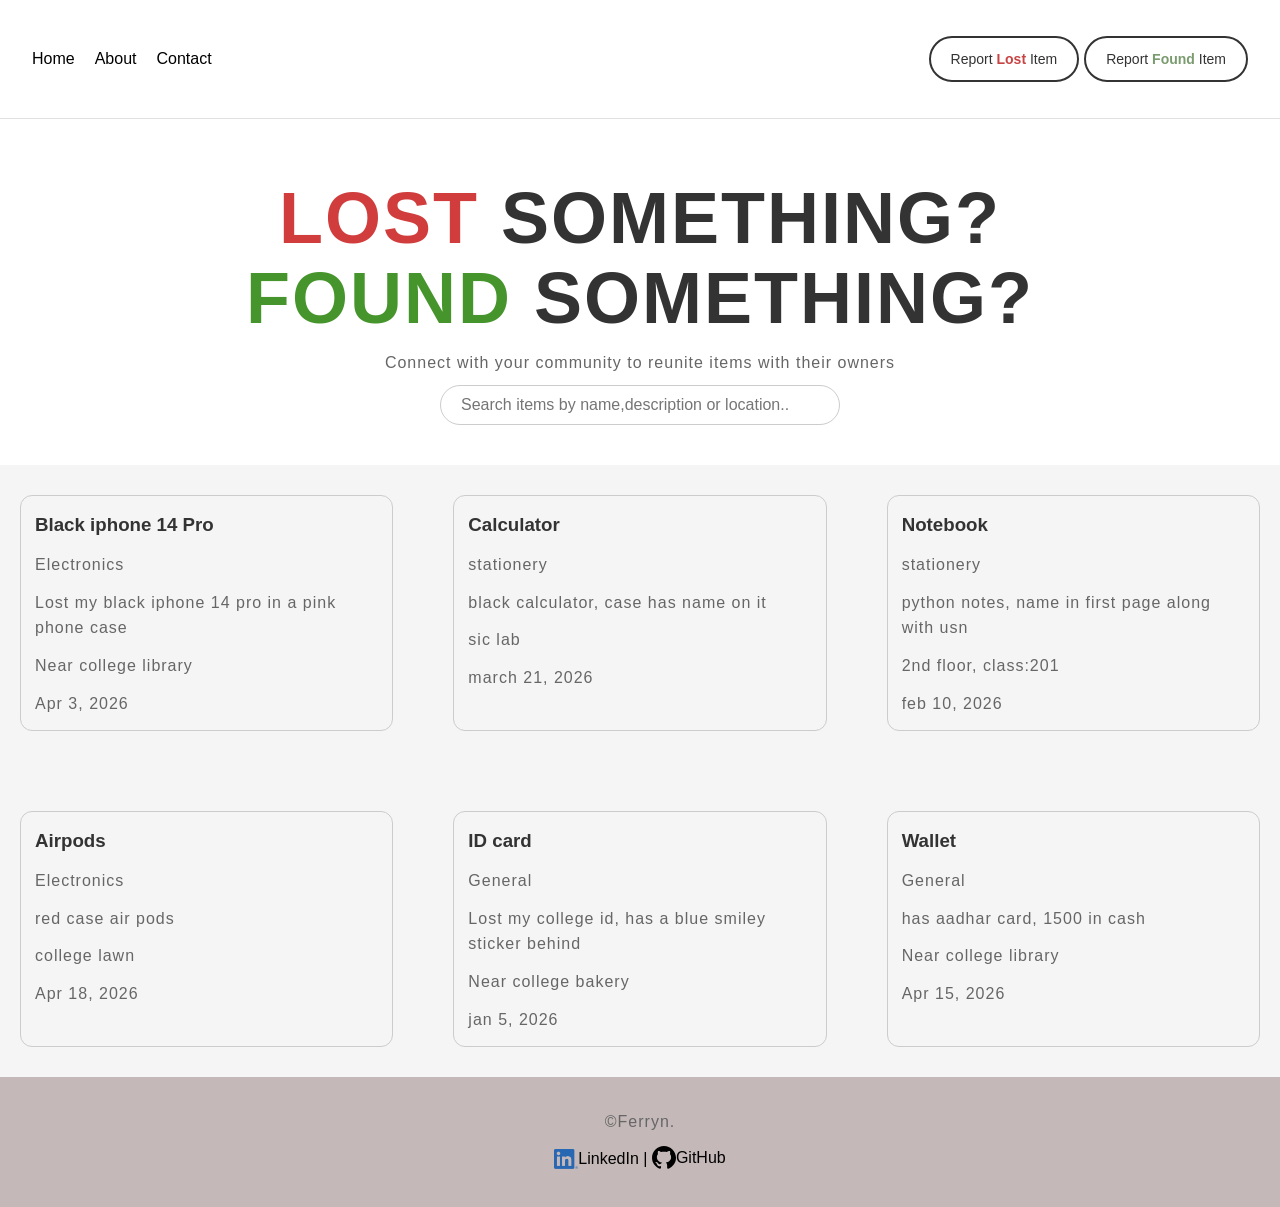
==== index.html @ 8aa94d7a "Add files via upload" ====
<!DOCTYPE html>
<html lang="en">
<head>
   <meta charset="UTF-8">
   <meta name="viewport" content="width=device-width, initial-scale=1.0">
   <meta http-equiv="X-UA-Compatible" content="ie=edge">
   <title>Lost&Found</title>
   <link rel="stylesheet" href="styles.css">
</head>
<body>
    <header>
        <nav>
            <ul>
                <li><a href="/home">Home</a></li>
                <li><a href="/about">About</a></li>
                <li><a href="#footer">Contact</a></li>
            </ul>
        <a href="form/form.html" class="lost-btn">Report <span class="red-highlight">Lost</span> Item</a>
        <a href="form/form.html" class="found-btn">Report <span class="green-highlight">Found</span> Item</a>
        </nav>
    </header>
    
    <section id="hero" class="hero-section">
        <h1 class="hero-title"><span class="lost">LOST</span> SOMETHING?<br><span class="found">FOUND</span> SOMETHING?</h1>
        <p>Connect with your community to reunite items with their owners</p>
        <input type="text" id="search-input" placeholder="Search items by name,description or location..">
        </section>
        <main>
        <div class="items-grid">
            <div class="card">
                <h3>Black iphone 14 Pro</h3>
                <p class="category">Electronics</p>
                <p class="description">Lost my black iphone 14 pro in a pink phone case</p>
                <p class="location">Near college library</p>
                <p class="date">Apr 3, 2026</p>
            </div>
                     <div class="card">
                <h3>Calculator</h3>
                <p class="category">stationery</p>
                <p class="description">black calculator, case has name on it</p>
                <p class="location">sic lab</p>
                <p class="date">march 21, 2026</p>
            </div>
                     <div class="card">
                <h3>Notebook</h3>
                <p class="category">stationery</p>
                <p class="description">python notes, name in first page along with usn</p>
                <p class="location">2nd floor, class:201</p>
                <p class="date">feb 10, 2026</p>
            </div>
                     <div class="card">
                <h3>Airpods</h3>
                <p class="category">Electronics</p>
                <p class="description">red case air pods</p>
                <p class="location">college lawn</p>
                <p class="date">Apr 18, 2026</p>
            </div>
                     <div class="card">
                <h3>ID card</h3>
                <p class="category">General</p>
                <p class="description">Lost my college id, has a blue smiley sticker behind</p>
                <p class="location">Near college bakery</p>
                <p class="date">jan 5, 2026</p>
            </div>
                     <div class="card">
                <h3>Wallet</h3>
                <p class="category">General</p>
                <p class="description">has aadhar card, 1500 in cash</p>
                <p class="location">Near college library</p>
                <p class="date">Apr 15, 2026</p>
        </div>
        </div>
    </main>
   
    <footer>
        <div class="footer-container" id="footer">
            <p>&copy;Ferryn.</p>
            <div class="links">
                <a href="https://www.linkedin.com/in/ferryn-preethy-78b518337/" target="_blank"><img src="images/linkedin.png" alt="LinkedIn" width="24"/>LinkedIn |</a>  <a href="https://github.com/Ferrynn" target="_blank"><img src="images/github.svg" alt="github" width="24"/>GitHub</a>
            </div>
        </div>
    </footer>
   
</body>
</html>
---- styles.css ----
* {
    margin: 0;
    padding: 0;
    box-sizing: border-box;
}

p{
    font-size:16px;     
    color: #666;
    letter-spacing:1px; 
    margin-top:12px;   
}


body {
    font-family: 'Arial', sans-serif;
    background-color: #f5f5f5;
    color: #333;
    line-height: 1.6;
}

nav{
   display:flex;
   justify-content: space-between;
   align-items: center;
   padding:16px 32px;
}
nav ul{
    list-style: none;
    display:flex;
    gap:20px;
}
a{
    text-decoration: none;
    color:black;
}

header{
    background-color: #ffffff;
    padding: 20px 0;
    border-bottom: 1px solid #e0e0e0;
    

}
.found-btn{
    padding: 10px 20px;
    border-radius:25px;
    font-size:14px;
    background-color: transparent;
    border: 2px solid #333;
    color: #333;
    cursor:pointer;
    margin-left:5px;
    
}
.lost-btn{
    margin-left:auto;
    padding: 10px 20px;
    border-radius:25px;
    font-size:14px;
    background-color: transparent;
    border: 2px solid #333;
    color: #333;
    cursor:pointer;
}

.found-btn:hover,.lost-btn:hover {
    background-color: #333;
    color: #fff;
}

.green-highlight{
    color: #7a9b6f;
    font-weight: bold;
}

.red-highlight{
    color: #c84343;
    font-weight: bold;

}
.lost{
    color: #d13d3d;
}
.found{
    color: #46942c;
}

.hero-section{
    background-color: #ffffff;
    padding: 60px 0 40px 0;
    text-align: center;
}

.hero-title{
    font-size: 72px;
    font-weight: 900;
    letter-spacing: 2px;
    margin-bottom: 10px;
    line-height: 1.1;
}


.items-grid{
    display: grid;
    grid-template-columns: repeat(3, 1fr);
    gap: 20px;
    margin: 0 auto;
}

.card{
    border:1px solid #ccc;
    border-radius:12px;
    padding:14px;
    margin:30px 20px;
    
}

#search-input{
    width:400px;
    padding:10px 20px;
    border-radius:25px;
    border:1px solid #ccc;
    font-size:16px;
    margin-top: 10px;
}

footer {
  background-color: #c4b8b8;
  color: black;
  padding: 20px;
  text-align: center;
}

.links{
    padding:10px;
}

.footer-container a {
    display: inline-flex;
    align-items: center;
}

.footer-container a:hover{
    color:blue;
    background-color: #8aa183;
    border-radius:8px;
}

header a:hover{
    color:rgb(58, 58, 188);

}

.card:hover{
    box-shadow: rgba();
}
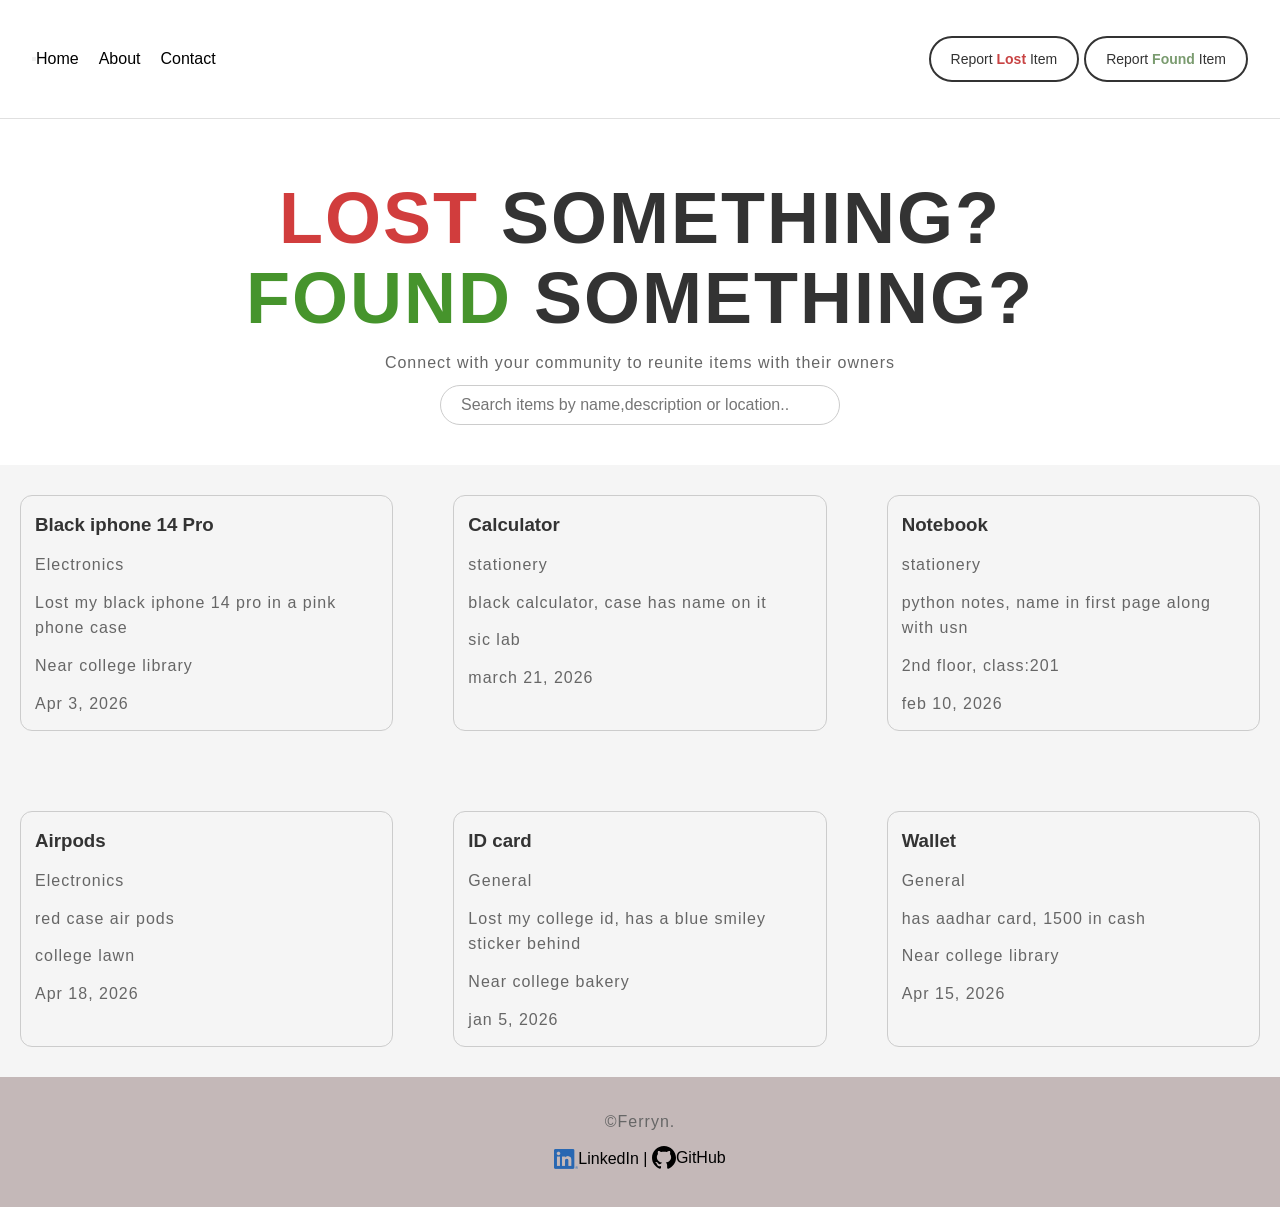
==== commit dafc83cf: "hamburger section for mobile added and minor changes" ====
--- a/index.html
+++ b/index.html
@@ -10,21 +10,33 @@
 <body>
     <header>
         <nav>
-            <ul>
-                <li><a href="/home">Home</a></li>
-                <li><a href="/about">About</a></li>
+            <!--hamburger sec for mobile-->
+            <button class="hamburger" id="hamburger" aria-label="Toggle menu">
+                <span></span>
+                <span></span>
+                <span></span>
+            </button>
+
+            <ul id="nav-links">
+                <li><a href="#hero">Home</a></li>
+                <li><a href="#about">About</a></li>
                 <li><a href="#footer">Contact</a></li>
             </ul>
-        <a href="form/form.html" class="lost-btn">Report <span class="red-highlight">Lost</span> Item</a>
-        <a href="form/form.html" class="found-btn">Report <span class="green-highlight">Found</span> Item</a>
+
+            <div class="nav-btns"></div>
+                <a href="form/form.html" class="lost-btn">Report <span class="red-highlight">Lost</span> Item</a>
+                <a href="form/form.html" class="found-btn">Report <span class="green-highlight">Found</span> Item</a>
+            <div>
+
         </nav>
     </header>
     
     <section id="hero" class="hero-section">
         <h1 class="hero-title"><span class="lost">LOST</span> SOMETHING?<br><span class="found">FOUND</span> SOMETHING?</h1>
-        <p>Connect with your community to reunite items with their owners</p>
+        <p id="about">Connect with your community to reunite items with their owners</p>
         <input type="text" id="search-input" placeholder="Search items by name,description or location..">
         </section>
+
         <main>
         <div class="items-grid">
             <div class="card">
@@ -68,7 +80,7 @@
                 <p class="description">has aadhar card, 1500 in cash</p>
                 <p class="location">Near college library</p>
                 <p class="date">Apr 15, 2026</p>
-        </div>
+            </div>
         </div>
     </main>
    
@@ -76,10 +88,11 @@
         <div class="footer-container" id="footer">
             <p>&copy;Ferryn.</p>
             <div class="links">
-                <a href="https://www.linkedin.com/in/ferryn-preethy-78b518337/" target="_blank"><img src="images/linkedin.png" alt="LinkedIn" width="24"/>LinkedIn |</a>  <a href="https://github.com/Ferrynn" target="_blank"><img src="images/github.svg" alt="github" width="24"/>GitHub</a>
+                <a href="https://www.linkedin.com/in/ferryn-preethy-78b518337/" target="_blank"><img src="images/linkedin.png" alt="LinkedIn" width="24"/>LinkedIn |</a>
+                <a href="https://github.com/Ferrynn" target="_blank"><img src="images/github.svg" alt="github" width="24"/>GitHub</a>
             </div>
         </div>
     </footer>
-   
+   <script src="script.js" defer></script>
 </body>
-</html>+</html>
